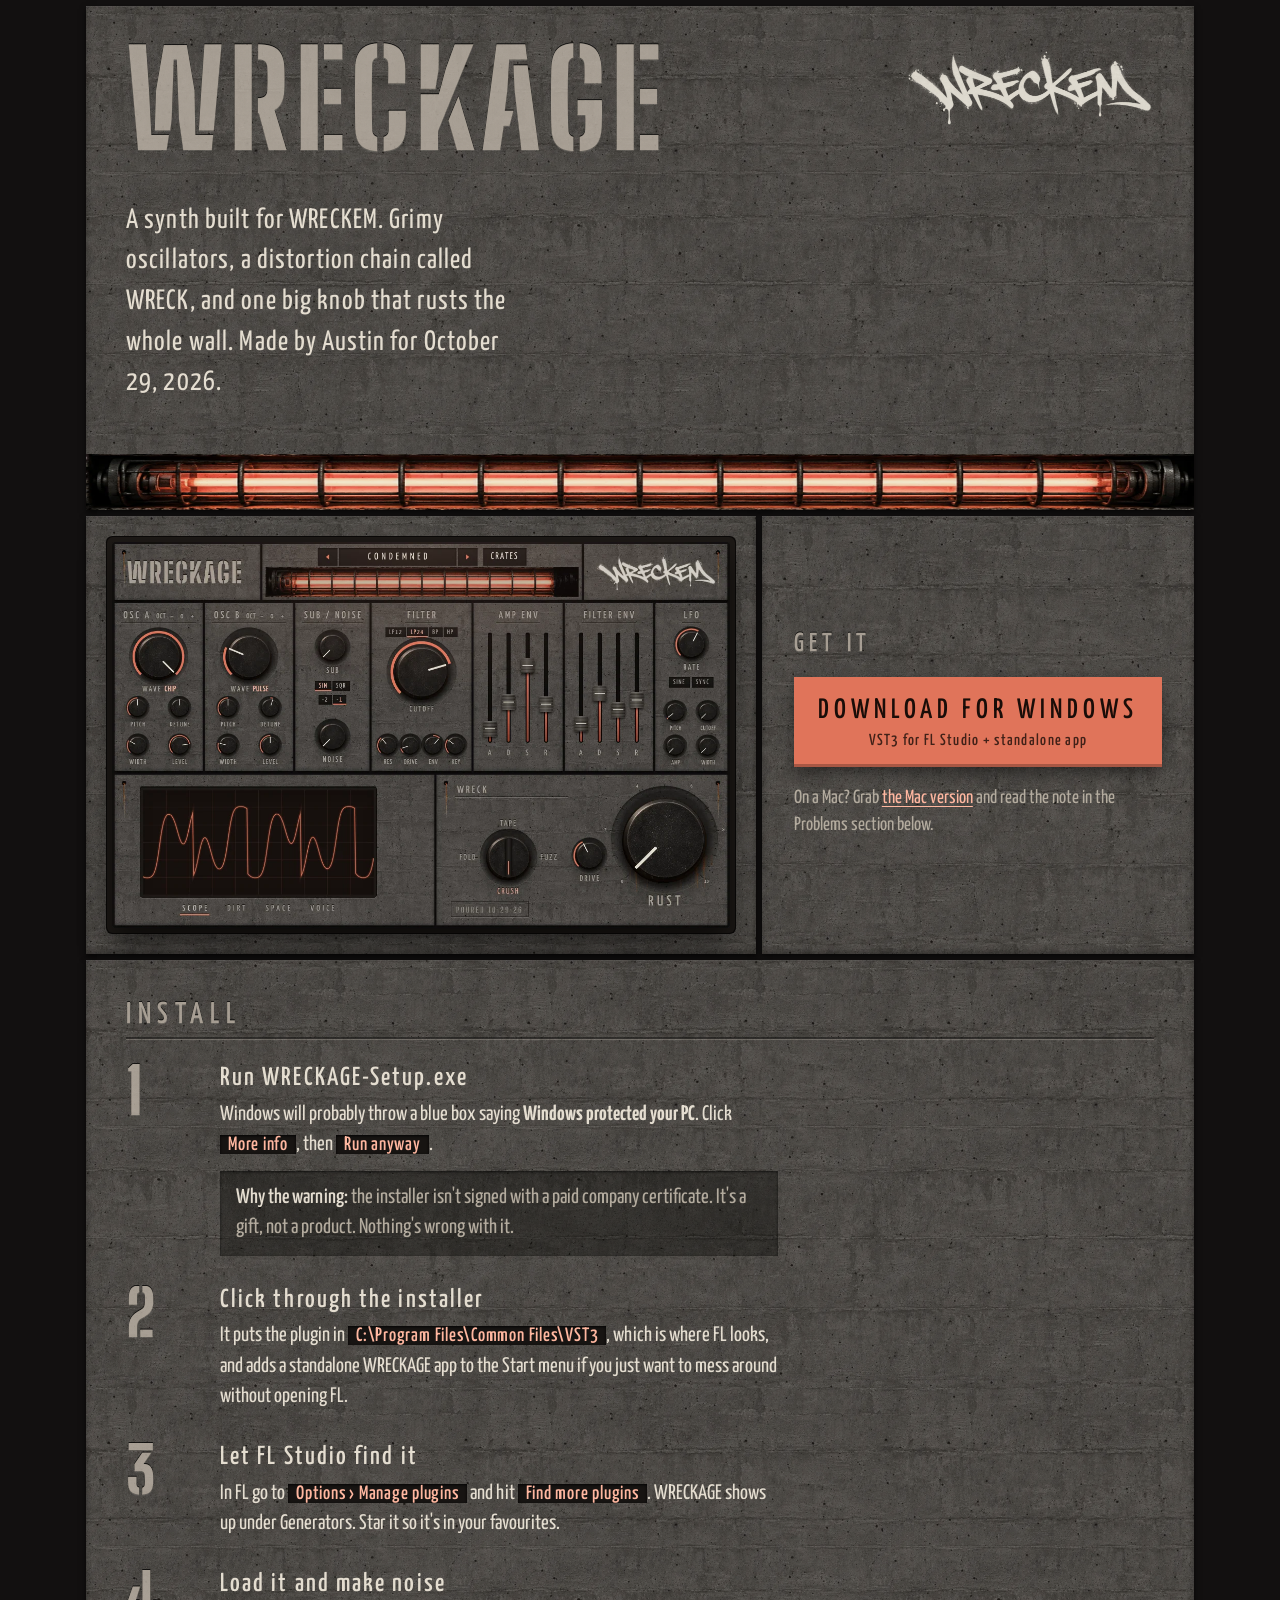
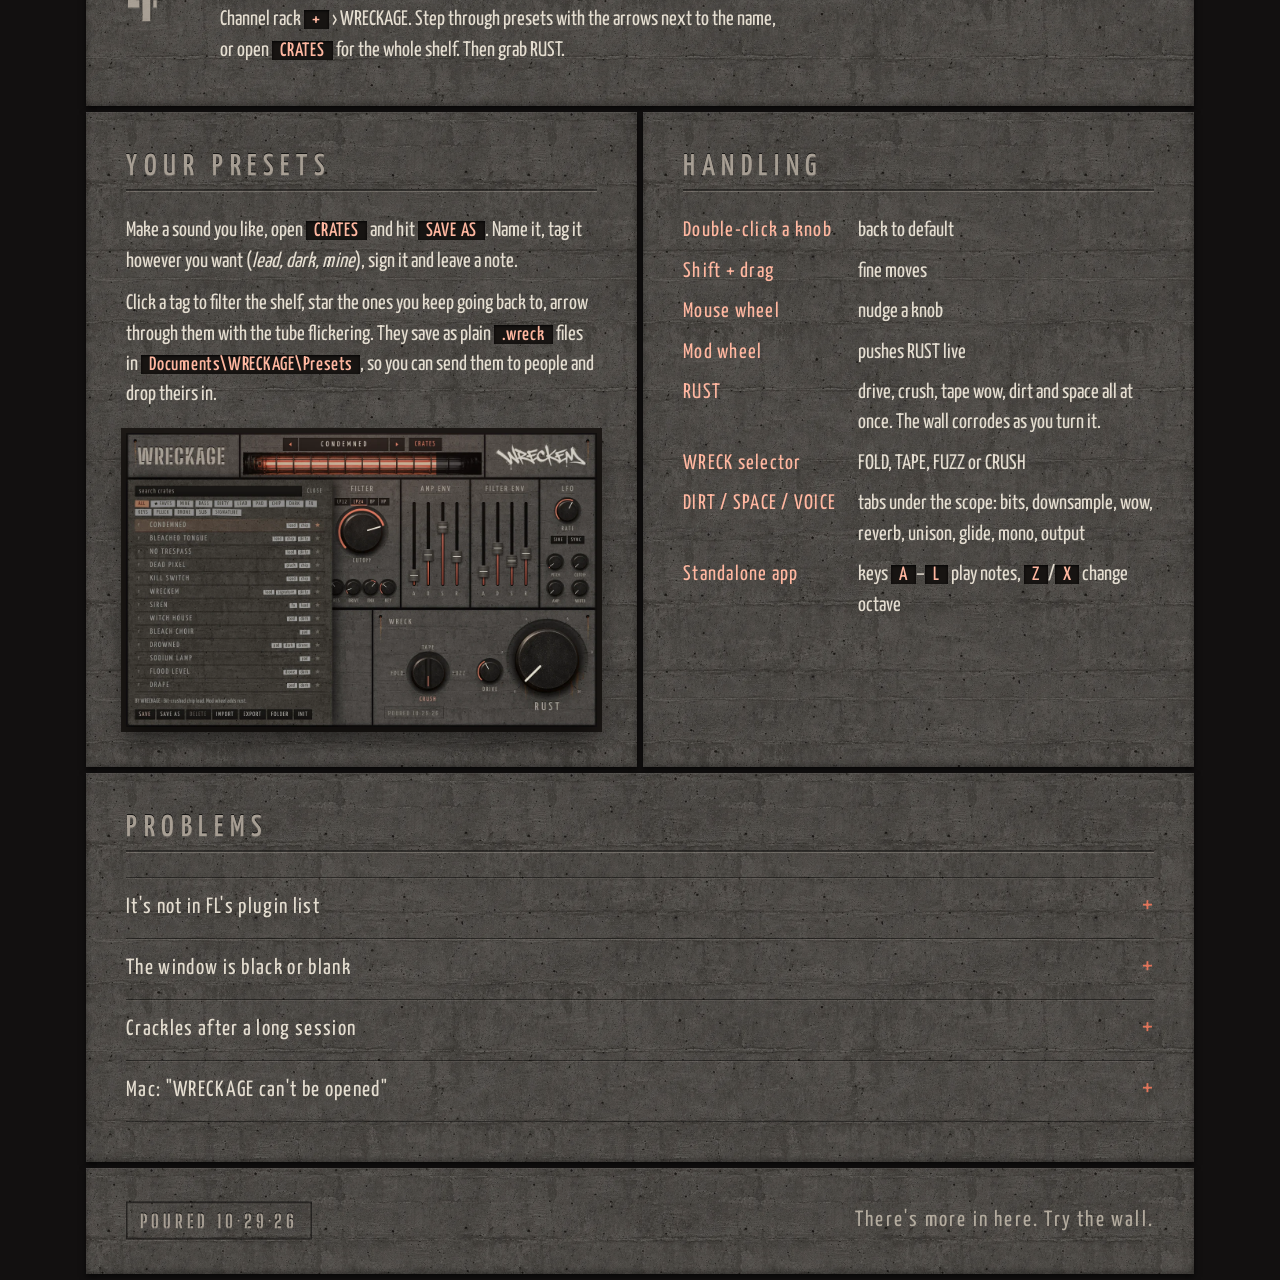
==== docs/index.html @ 25fe1e22 "WRECKAGE: birthday synth for WRECKEM JUCE 8 synth (VST3/AU/Standalone) with a WebView concrete-wall " ====
<!doctype html>
<html lang="en">
<head>
<meta charset="utf-8">
<meta name="viewport" content="width=device-width, initial-scale=1">
<title>WRECKAGE · install</title>
<meta name="description" content="WRECKAGE, a synth built for WRECKEM. How to install it in FL Studio.">
<meta name="theme-color" content="#121010">
<style>
@font-face { font-family: "Stencil"; src: url("assets/stencil.ttf") format("truetype"); font-weight: 100 900; font-display: swap; }
@font-face { font-family: "Yanone"; src: url("assets/yanone.ttf") format("truetype"); font-weight: 200 700; font-display: swap; }

:root {
  --ground: #121010;
  --slab: #3f3c39;
  --bone: #e4ddd0;
  --bone-dim: #b3ab9e;
  --cut: #b2a99e;
  --coral: #e0745a;
  --coral-hot: #ffb7a0;
  --well: #171412;
  color-scheme: dark;
}
* { box-sizing: border-box; margin: 0; padding: 0; }
html { background: var(--ground); }
body {
  font: 400 21px/1.45 "Yanone", "Arial Narrow", sans-serif;
  color: var(--bone);
  background: var(--ground);
  -webkit-font-smoothing: antialiased;
}
::selection { background: var(--coral); color: var(--ground); }
a { color: var(--coral-hot); text-underline-offset: 3px; }
a:hover { color: var(--bone); }
:focus-visible { outline: 2px solid var(--coral); outline-offset: 3px; }

/* concrete slabs separated by black shadow gaps, the same wall as the plugin */
.slab {
  background-color: var(--slab);
  background-image: linear-gradient(rgba(42, 43, 46, 0.42), rgba(42, 43, 46, 0.42)), url("assets/concrete.webp");
  background-size: auto, 420px 420px;
  box-shadow: inset 0 1px 0 rgba(255, 255, 255, 0.06), inset 0 -2px 6px rgba(0, 0, 0, 0.35), 0 3px 6px rgba(0, 0, 0, 0.6);
  position: relative;
}
.wall { max-width: 1120px; margin: 0 auto; padding: 6px; display: grid; grid-template-columns: minmax(0, 1fr); gap: 6px; }
.wall * { min-width: 0; }

/* engraved lettering: bone cut through the concrete, dark top lip, lit bottom lip */
.cut {
  background: linear-gradient(rgba(178, 169, 158, 0.86), rgba(178, 169, 158, 0.86)), url("assets/concrete.webp") 0 0 / 300px 300px;
  -webkit-background-clip: text; background-clip: text;
  -webkit-text-fill-color: transparent; color: transparent;
  filter: drop-shadow(0 -1px 0 rgba(0, 0, 0, 0.7)) drop-shadow(0 1px 0 rgba(236, 228, 214, 0.14));
}

/* ---------- top band ---------- */
.band { display: grid; grid-template-columns: 1fr auto; align-items: end; gap: 24px; padding: 34px 40px 0; overflow: hidden; }
.wordmark { font: 800 clamp(64px, 12vw, 132px)/0.9 "Stencil", sans-serif; letter-spacing: 0.04em; }
.tag { width: clamp(150px, 22vw, 250px); opacity: 0.85; align-self: start; margin-top: 6px; }
.lede { grid-column: 1 / -1; font-size: clamp(22px, 2.6vw, 28px); letter-spacing: 0.04em; color: var(--bone); max-width: 34ch; margin: 18px 0 26px; }
.tube { grid-column: 1 / -1; height: clamp(34px, 5vw, 56px); margin: 0 -40px; background: url("assets/tube.webp") center / 100% 100% no-repeat; filter: brightness(0.95); }

/* ---------- hero shot + download ---------- */
.hero { display: grid; grid-template-columns: minmax(0, 1.55fr) minmax(0, 1fr); gap: 6px; }
.shot { padding: 26px; display: grid; place-items: center; }
.shot img { width: 100%; height: auto; display: block; border-radius: 2px; box-shadow: 0 18px 30px rgba(0, 0, 0, 0.55), 0 0 0 5px #1d1916, 0 0 0 6px #0b0908; }
.get { padding: 34px 32px; display: flex; flex-direction: column; gap: 18px; justify-content: center; }
.get h2 { font: 500 26px/1.1 "Yanone", sans-serif; letter-spacing: 0.2em; }
.dl {
  display: block; text-align: center; text-decoration: none;
  font: 500 28px/1 "Yanone", sans-serif; letter-spacing: 0.18em;
  padding: 20px 18px 18px; color: #1a0d08; background: var(--coral);
  box-shadow: inset 0 -3px 0 rgba(0, 0, 0, 0.25), 0 6px 14px rgba(0, 0, 0, 0.45);
  transition: background-color 0.15s ease-out, transform 0.15s ease-out;
}
.dl:hover { background: var(--coral-hot); color: #1a0d08; transform: translateY(-1px); }
.dl small { display: block; font-size: 16px; letter-spacing: 0.08em; margin-top: 8px; opacity: 0.8; }
.get p { color: var(--bone-dim); font-size: 19px; }

/* ---------- steps ---------- */
.steps { padding: 40px; }
.steps > h2, .section > h2 { font: 500 30px/1 "Yanone", sans-serif; letter-spacing: 0.22em; margin-bottom: 26px; padding-bottom: 8px;
  box-shadow: 0 1px 0 rgba(0, 0, 0, 0.5), 0 2px 0 rgba(236, 228, 214, 0.16); }
ol { list-style: none; counter-reset: step; display: grid; gap: 30px; }
ol > li { counter-increment: step; display: grid; grid-template-columns: 74px minmax(0, 1fr); gap: 20px; align-items: start; }
ol > li::before {
  content: counter(step);
  font: 800 64px/0.85 "Stencil", sans-serif;
  background: linear-gradient(rgba(178, 169, 158, 0.86), rgba(178, 169, 158, 0.86)), url("assets/concrete.webp") 0 0 / 300px 300px;
  -webkit-background-clip: text; background-clip: text; -webkit-text-fill-color: transparent;
  filter: drop-shadow(0 -1px 0 rgba(0, 0, 0, 0.7)) drop-shadow(0 1px 0 rgba(236, 228, 214, 0.14));
}
li h3 { font: 500 26px/1.15 "Yanone", sans-serif; letter-spacing: 0.08em; margin-bottom: 6px; color: var(--bone); }
li p { max-width: 62ch; color: var(--bone); }
li p + p { margin-top: 8px; }
.path, kbd {
  font: 500 0.92em "Yanone", sans-serif; letter-spacing: 0.04em;
  background: var(--well); color: var(--coral-hot); padding: 1px 8px 0; white-space: nowrap;
  box-shadow: inset 0 1px 3px rgba(0, 0, 0, 0.85);
}
.note { margin-top: 10px; padding: 12px 16px; background: rgba(10, 8, 7, 0.38); box-shadow: inset 0 1px 3px rgba(0, 0, 0, 0.6); color: var(--bone-dim); max-width: 62ch; }
.note b { color: var(--bone); font-weight: 500; }

/* ---------- sections ---------- */
.pair { display: grid; grid-template-columns: minmax(0, 1fr) minmax(0, 1fr); gap: 6px; }
.section { padding: 40px; }
.section p { max-width: 58ch; }
.section p + p { margin-top: 12px; }
.section img { width: 100%; height: auto; display: block; margin-top: 22px; box-shadow: 0 14px 24px rgba(0, 0, 0, 0.5), 0 0 0 5px #1d1916; }
dl { display: grid; grid-template-columns: auto 1fr; gap: 10px 22px; }
dt { color: var(--coral-hot); letter-spacing: 0.06em; white-space: nowrap; }
dd { color: var(--bone); }

details { border-top: 1px solid rgba(0, 0, 0, 0.45); box-shadow: 0 1px 0 rgba(236, 228, 214, 0.08) inset; }
details:last-of-type { border-bottom: 1px solid rgba(0, 0, 0, 0.45); }
summary { cursor: pointer; padding: 14px 0; font-size: 22px; letter-spacing: 0.06em; list-style: none; display: flex; justify-content: space-between; gap: 12px; }
summary::-webkit-details-marker { display: none; }
summary::after { content: "+"; color: var(--coral); font-size: 26px; line-height: 1; }
details[open] summary::after { content: "–"; }
details p { padding: 0 0 16px; color: var(--bone-dim); }

.foot { padding: 34px 40px; display: flex; justify-content: space-between; align-items: center; gap: 24px; flex-wrap: wrap; }
.stamp { font: 700 18px "Stencil", sans-serif; letter-spacing: 0.22em; padding: 8px 14px; box-shadow: inset 0 0 0 1.5px rgba(10, 8, 7, 0.45); }
.hint { font-size: 22px; letter-spacing: 0.1em; color: var(--bone-dim); }

@media (max-width: 820px) {
  body { font-size: 19px; }
  .band { padding: 24px 18px 0; grid-template-columns: 1fr; }
  .tag { order: -1; }
  .tube { margin: 0 -18px; }
  .hero, .pair { grid-template-columns: minmax(0, 1fr); }
  .dl { font-size: 22px; letter-spacing: 0.1em; padding: 18px 12px 16px; }
  .wordmark { font-size: 64px; }
  .shot { padding: 14px; }
  .get, .steps, .section, .foot { padding: 26px 18px; }
  ol > li { grid-template-columns: 46px minmax(0, 1fr); gap: 12px; }
  ol > li::before { font-size: 44px; }
  dl { grid-template-columns: 1fr; gap: 2px; }
  dd { margin-bottom: 10px; }
  .path, kbd { white-space: normal; overflow-wrap: anywhere; }
}
@media (prefers-reduced-motion: reduce) { .dl { transition: none; } }
</style>
</head>
<body>
<main class="wall">

  <header class="slab band">
    <h1 class="wordmark cut">WRECKAGE</h1>
    <img class="tag" src="assets/tag.webp" alt="WRECKEM">
    <p class="lede">A synth built for WRECKEM. Grimy oscillators, a distortion chain called WRECK, and one big knob that rusts the whole wall. Made by Austin for October 29, 2026.</p>
    <div class="tube" aria-hidden="true"></div>
  </header>

  <section class="hero">
    <div class="slab shot"><img src="assets/wreckage-ui.webp" width="1200" height="750" alt="The WRECKAGE plugin window: concrete panels, black knobs with coral arcs, a glowing fluorescent tube meter and a giant RUST knob."></div>
    <div class="slab get">
      <h2 class="cut">GET IT</h2>
      <a class="dl" href="https://github.com/AUstnnnnnn/wreckage/releases/latest/download/WRECKAGE-Setup.exe">DOWNLOAD FOR WINDOWS<small>VST3 for FL Studio + standalone app</small></a>
      <p>On a Mac? Grab <a href="https://github.com/AUstnnnnnn/wreckage/releases/latest/download/WRECKAGE-mac.zip">the Mac version</a> and read the note in the Problems section below.</p>
    </div>
  </section>

  <section class="slab steps" aria-labelledby="install">
    <h2 id="install" class="cut">INSTALL</h2>
    <ol>
      <li>
        <div>
          <h3>Run WRECKAGE-Setup.exe</h3>
          <p>Windows will probably throw a blue box saying <b>Windows protected your PC</b>. Click <span class="path">More info</span>, then <span class="path">Run anyway</span>.</p>
          <p class="note"><b>Why the warning:</b> the installer isn't signed with a paid company certificate. It's a gift, not a product. Nothing's wrong with it.</p>
        </div>
      </li>
      <li>
        <div>
          <h3>Click through the installer</h3>
          <p>It puts the plugin in <span class="path">C:\Program Files\Common Files\VST3</span>, which is where FL looks, and adds a standalone WRECKAGE app to the Start menu if you just want to mess around without opening FL.</p>
        </div>
      </li>
      <li>
        <div>
          <h3>Let FL Studio find it</h3>
          <p>In FL go to <span class="path">Options › Manage plugins</span> and hit <span class="path">Find more plugins</span>. WRECKAGE shows up under Generators. Star it so it's in your favourites.</p>
        </div>
      </li>
      <li>
        <div>
          <h3>Load it and make noise</h3>
          <p>Channel rack <span class="path">+</span> › WRECKAGE. Step through presets with the arrows next to the name, or open <span class="path">CRATES</span> for the whole shelf. Then grab RUST.</p>
        </div>
      </li>
    </ol>
  </section>

  <section class="pair">
    <div class="slab section" aria-labelledby="presets">
      <h2 id="presets" class="cut">YOUR PRESETS</h2>
      <p>Make a sound you like, open <span class="path">CRATES</span> and hit <span class="path">SAVE AS</span>. Name it, tag it however you want (<i>lead, dark, mine</i>), sign it and leave a note.</p>
      <p>Click a tag to filter the shelf, star the ones you keep going back to, arrow through them with the tube flickering. They save as plain <span class="path">.wreck</span> files in <span class="path">Documents\WRECKAGE\Presets</span>, so you can send them to people and drop theirs in.</p>
      <img src="assets/crates.webp" width="1200" height="750" alt="The CRATES preset browser open on the left: a search box, tag chips and a shelf of presets with tags and stars.">
    </div>
    <div class="slab section" aria-labelledby="controls">
      <h2 id="controls" class="cut">HANDLING</h2>
      <dl>
        <dt>Double-click a knob</dt><dd>back to default</dd>
        <dt>Shift + drag</dt><dd>fine moves</dd>
        <dt>Mouse wheel</dt><dd>nudge a knob</dd>
        <dt>Mod wheel</dt><dd>pushes RUST live</dd>
        <dt>RUST</dt><dd>drive, crush, tape wow, dirt and space all at once. The wall corrodes as you turn it.</dd>
        <dt>WRECK selector</dt><dd>FOLD, TAPE, FUZZ or CRUSH</dd>
        <dt>DIRT / SPACE / VOICE</dt><dd>tabs under the scope: bits, downsample, wow, reverb, unison, glide, mono, output</dd>
        <dt>Standalone app</dt><dd>keys <kbd>A</kbd>–<kbd>L</kbd> play notes, <kbd>Z</kbd>/<kbd>X</kbd> change octave</dd>
      </dl>
    </div>
  </section>

  <section class="slab section" aria-labelledby="problems">
    <h2 id="problems" class="cut">PROBLEMS</h2>
    <details>
      <summary>It's not in FL's plugin list</summary>
      <p>Run Find more plugins again from Options › Manage plugins. If it still isn't there, check that <span class="path">C:\Program Files\Common Files\VST3\WRECKAGE.vst3</span> exists and that the scan paths in Manage plugins include that folder.</p>
    </details>
    <details>
      <summary>The window is black or blank</summary>
      <p>The interface runs on Microsoft's WebView2, which comes with Windows 11 and up-to-date Windows 10. If it's missing, install the Evergreen runtime from <a href="https://developer.microsoft.com/microsoft-edge/webview2/">Microsoft's WebView2 page</a> and reopen FL.</p>
    </details>
    <details>
      <summary>Crackles after a long session</summary>
      <p>FL's uneven buffer sizes upset a lot of plugins. In <span class="path">Options › Audio settings</span>, turning on <span class="path">Use fixed size buffers</span> usually sorts it.</p>
    </details>
    <details>
      <summary>Mac: "WRECKAGE can't be opened"</summary>
      <p>It isn't notarized by Apple. Unzip, copy the .vst3 to <span class="path">~/Library/Audio/Plug-Ins/VST3</span> and the .component to <span class="path">~/Library/Audio/Plug-Ins/Components</span>, then run this once in Terminal:<br><span class="path">xattr -dr com.apple.quarantine ~/Library/Audio/Plug-Ins/VST3/WRECKAGE.vst3 ~/Library/Audio/Plug-Ins/Components/WRECKAGE.component</span></p>
    </details>
  </section>

  <footer class="slab foot">
    <p class="stamp cut">POURED 10·29·26</p>
    <p class="hint">There's more in here. Try the wall.</p>
  </footer>

</main>
</body>
</html>
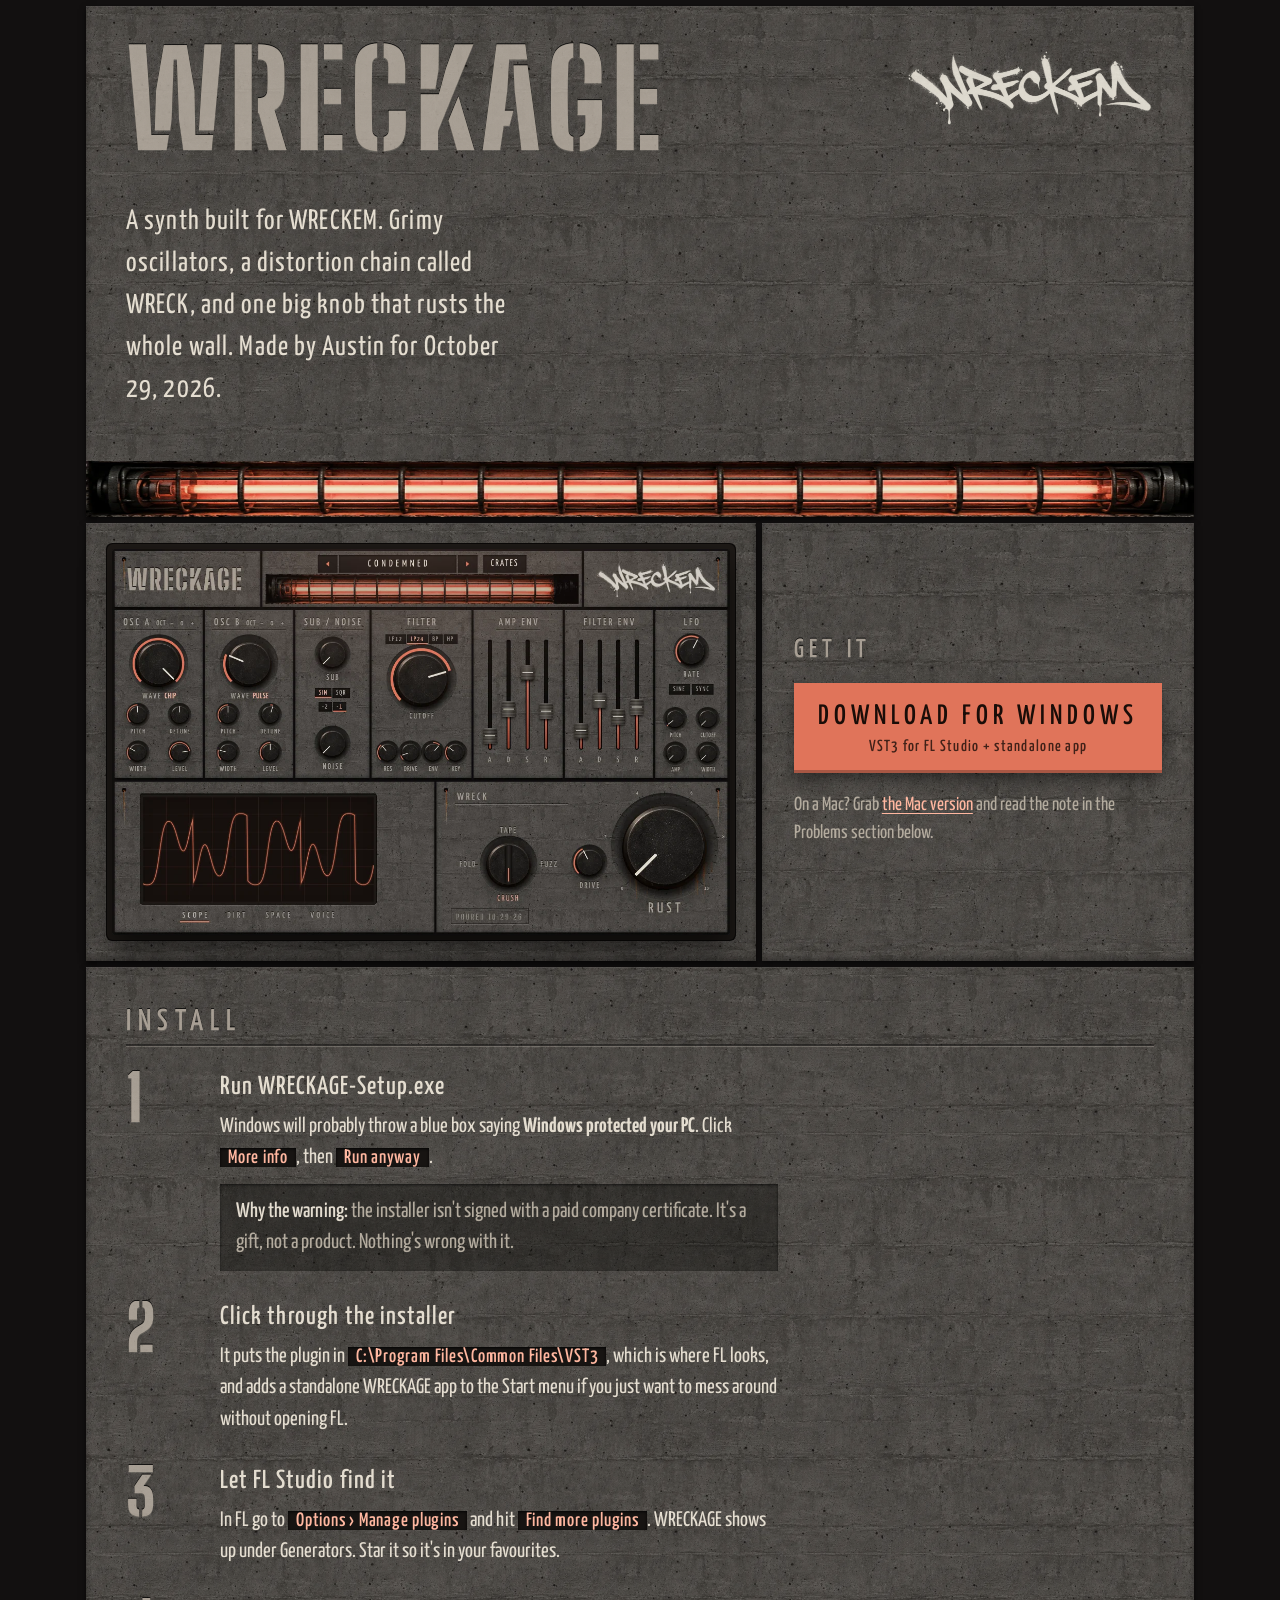
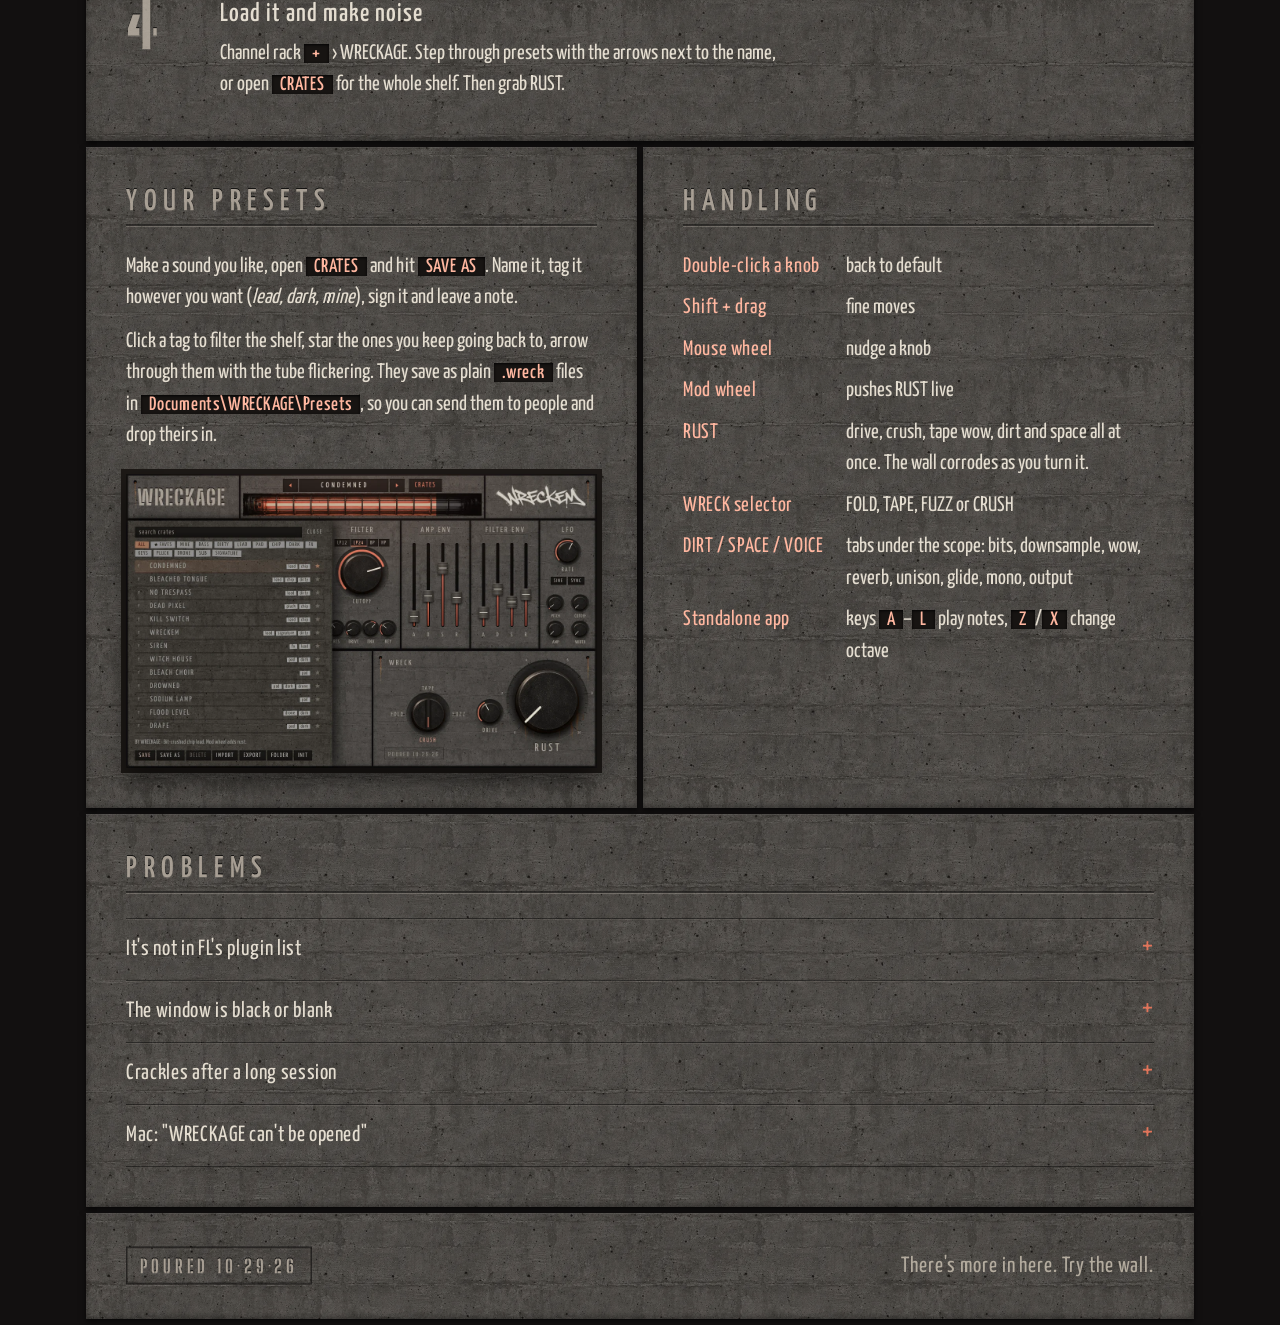
==== commit 504d039a: "docs: body leading and tracking, drop system fallback face Co-Authored-By: Claude Opus 5.5 <noreply@" ====
--- a/docs/index.html
+++ b/docs/index.html
@@ -24,7 +24,7 @@
 * { box-sizing: border-box; margin: 0; padding: 0; }
 html { background: var(--ground); }
 body {
-  font: 400 21px/1.45 "Yanone", "Arial Narrow", sans-serif;
+  font: 400 21px/1.5 "Yanone", sans-serif;
   color: var(--bone);
   background: var(--ground);
   -webkit-font-smoothing: antialiased;
@@ -90,7 +90,7 @@
   -webkit-background-clip: text; background-clip: text; -webkit-text-fill-color: transparent;
   filter: drop-shadow(0 -1px 0 rgba(0, 0, 0, 0.7)) drop-shadow(0 1px 0 rgba(236, 228, 214, 0.14));
 }
-li h3 { font: 500 26px/1.15 "Yanone", sans-serif; letter-spacing: 0.08em; margin-bottom: 6px; color: var(--bone); }
+li h3 { font: 500 26px/1.3 "Yanone", sans-serif; letter-spacing: 0.04em; margin-bottom: 6px; color: var(--bone); }
 li p { max-width: 62ch; color: var(--bone); }
 li p + p { margin-top: 8px; }
 .path, kbd {
@@ -108,12 +108,12 @@
 .section p + p { margin-top: 12px; }
 .section img { width: 100%; height: auto; display: block; margin-top: 22px; box-shadow: 0 14px 24px rgba(0, 0, 0, 0.5), 0 0 0 5px #1d1916; }
 dl { display: grid; grid-template-columns: auto 1fr; gap: 10px 22px; }
-dt { color: var(--coral-hot); letter-spacing: 0.06em; white-space: nowrap; }
+dt { color: var(--coral-hot); letter-spacing: 0.03em; white-space: nowrap; }
 dd { color: var(--bone); }
 
 details { border-top: 1px solid rgba(0, 0, 0, 0.45); box-shadow: 0 1px 0 rgba(236, 228, 214, 0.08) inset; }
 details:last-of-type { border-bottom: 1px solid rgba(0, 0, 0, 0.45); }
-summary { cursor: pointer; padding: 14px 0; font-size: 22px; letter-spacing: 0.06em; list-style: none; display: flex; justify-content: space-between; gap: 12px; }
+summary { cursor: pointer; padding: 14px 0; font-size: 22px; letter-spacing: 0.03em; list-style: none; display: flex; justify-content: space-between; gap: 12px; }
 summary::-webkit-details-marker { display: none; }
 summary::after { content: "+"; color: var(--coral); font-size: 26px; line-height: 1; }
 details[open] summary::after { content: "–"; }
@@ -121,7 +121,7 @@
 
 .foot { padding: 34px 40px; display: flex; justify-content: space-between; align-items: center; gap: 24px; flex-wrap: wrap; }
 .stamp { font: 700 18px "Stencil", sans-serif; letter-spacing: 0.22em; padding: 8px 14px; box-shadow: inset 0 0 0 1.5px rgba(10, 8, 7, 0.45); }
-.hint { font-size: 22px; letter-spacing: 0.1em; color: var(--bone-dim); }
+.hint { font-size: 22px; letter-spacing: 0.04em; color: var(--bone-dim); }
 
 @media (max-width: 820px) {
   body { font-size: 19px; }
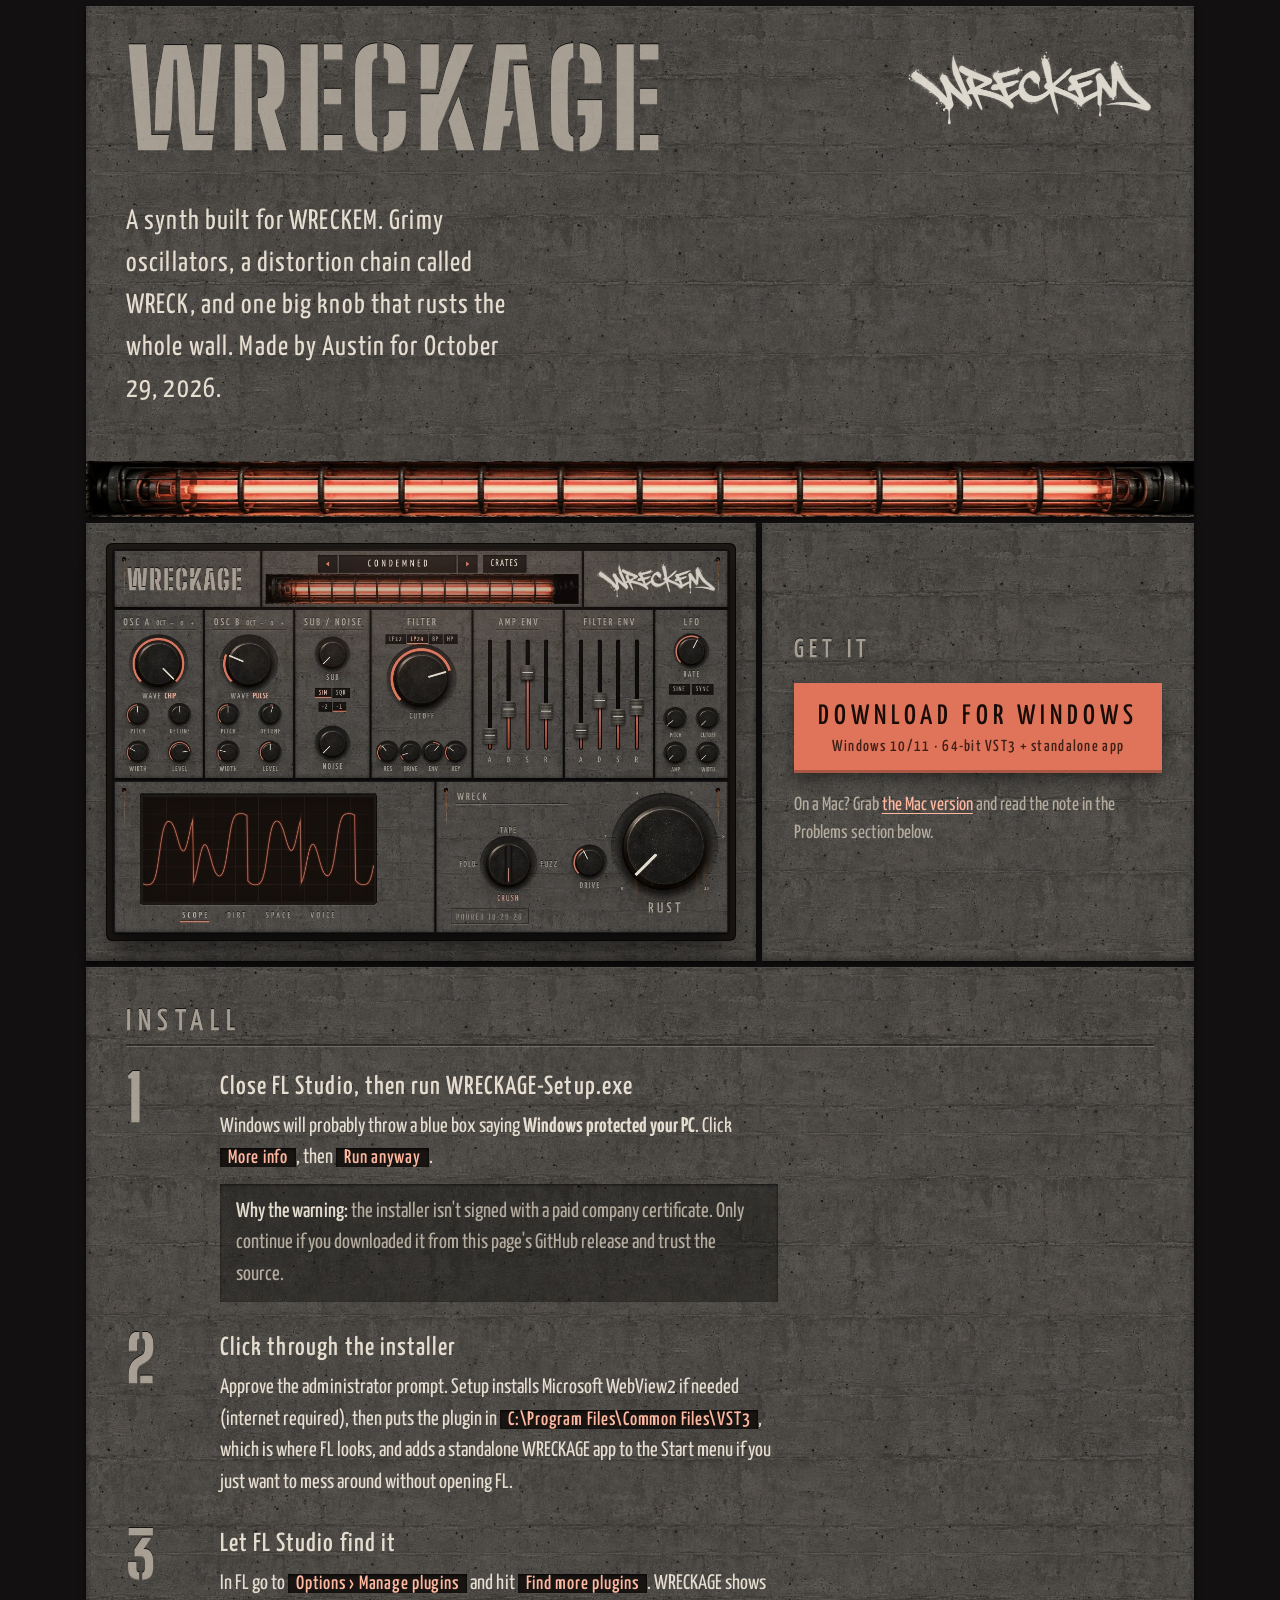
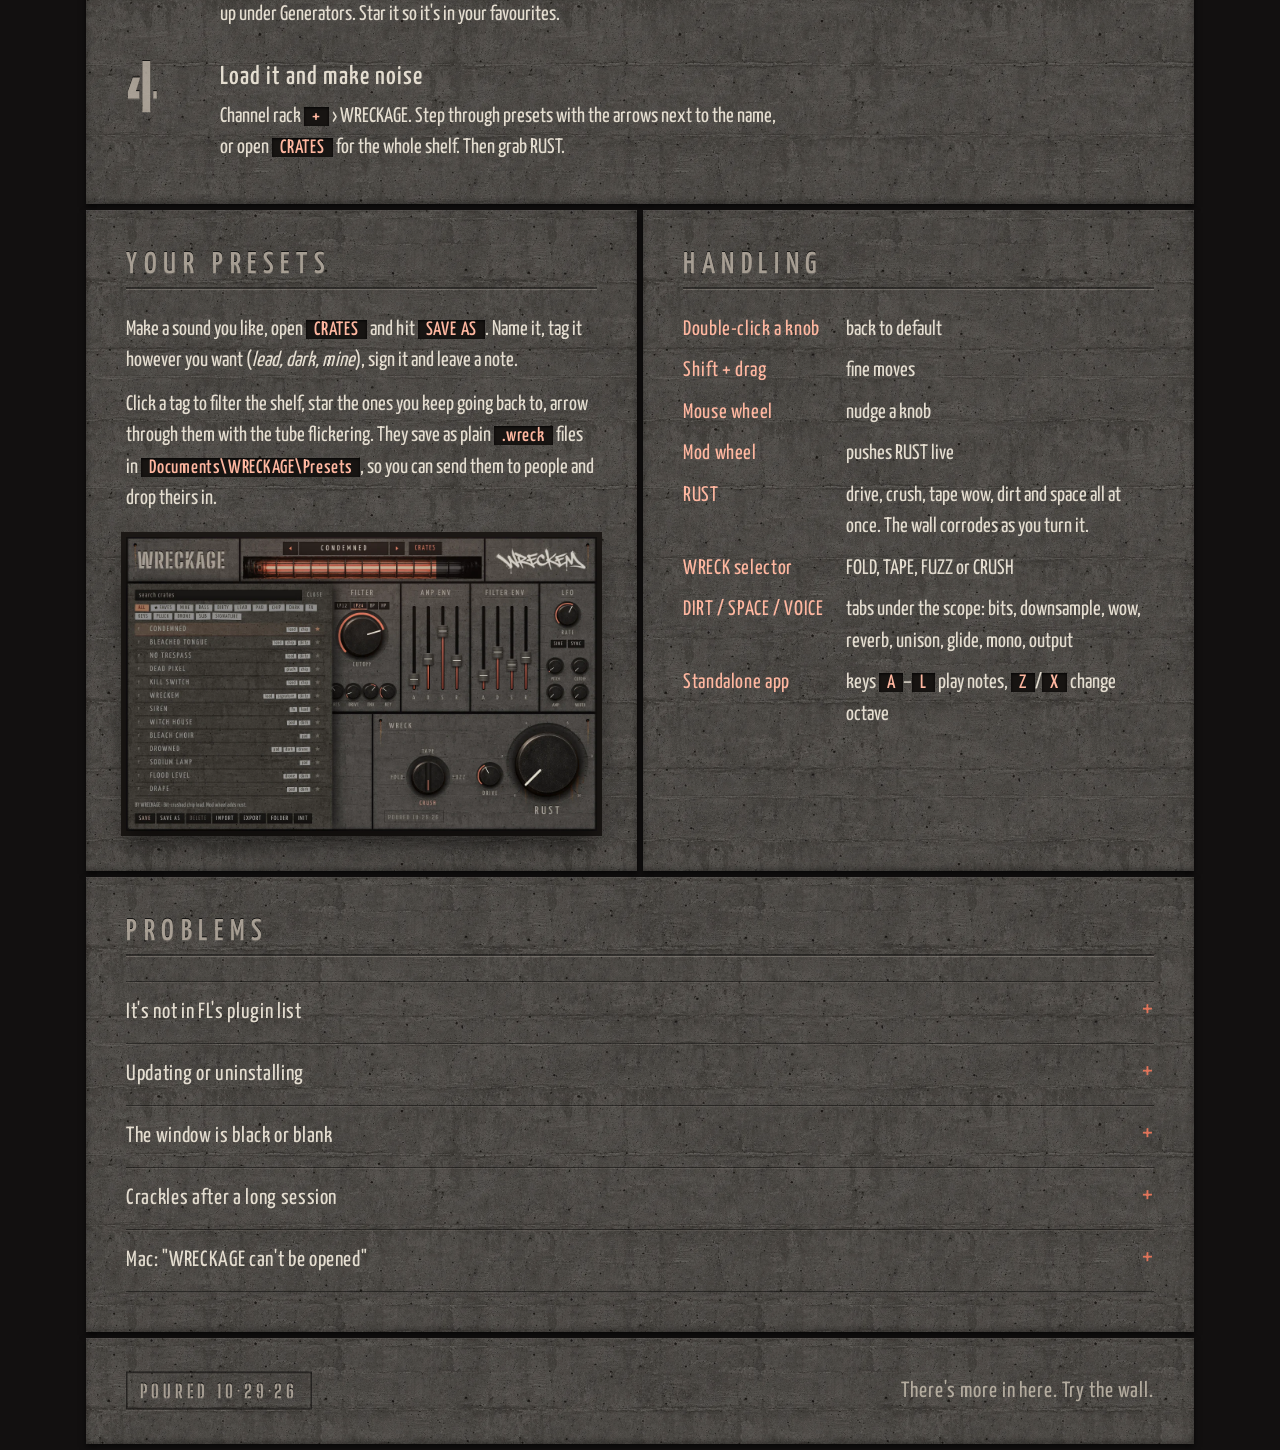
==== commit 6e23640c: "Finish Windows installer prerequisites and release flow" ====
--- a/docs/index.html
+++ b/docs/index.html
@@ -156,7 +156,7 @@
     <div class="slab shot"><img src="assets/wreckage-ui.webp" width="1200" height="750" alt="The WRECKAGE plugin window: concrete panels, black knobs with coral arcs, a glowing fluorescent tube meter and a giant RUST knob."></div>
     <div class="slab get">
       <h2 class="cut">GET IT</h2>
-      <a class="dl" href="https://github.com/AUstnnnnnn/wreckage/releases/latest/download/WRECKAGE-Setup.exe">DOWNLOAD FOR WINDOWS<small>VST3 for FL Studio + standalone app</small></a>
+      <a class="dl" href="https://github.com/AUstnnnnnn/wreckage/releases/latest/download/WRECKAGE-Setup.exe">DOWNLOAD FOR WINDOWS<small>Windows 10/11 · 64-bit VST3 + standalone app</small></a>
       <p>On a Mac? Grab <a href="https://github.com/AUstnnnnnn/wreckage/releases/latest/download/WRECKAGE-mac.zip">the Mac version</a> and read the note in the Problems section below.</p>
     </div>
   </section>
@@ -166,15 +166,15 @@
     <ol>
       <li>
         <div>
-          <h3>Run WRECKAGE-Setup.exe</h3>
+          <h3>Close FL Studio, then run WRECKAGE-Setup.exe</h3>
           <p>Windows will probably throw a blue box saying <b>Windows protected your PC</b>. Click <span class="path">More info</span>, then <span class="path">Run anyway</span>.</p>
-          <p class="note"><b>Why the warning:</b> the installer isn't signed with a paid company certificate. It's a gift, not a product. Nothing's wrong with it.</p>
+          <p class="note"><b>Why the warning:</b> the installer isn't signed with a paid company certificate. Only continue if you downloaded it from this page's GitHub release and trust the source.</p>
         </div>
       </li>
       <li>
         <div>
           <h3>Click through the installer</h3>
-          <p>It puts the plugin in <span class="path">C:\Program Files\Common Files\VST3</span>, which is where FL looks, and adds a standalone WRECKAGE app to the Start menu if you just want to mess around without opening FL.</p>
+          <p>Approve the administrator prompt. Setup installs Microsoft WebView2 if needed (internet required), then puts the plugin in <span class="path">C:\Program Files\Common Files\VST3</span>, which is where FL looks, and adds a standalone WRECKAGE app to the Start menu if you just want to mess around without opening FL.</p>
         </div>
       </li>
       <li>
@@ -221,12 +221,16 @@
       <p>Run Find more plugins again from Options › Manage plugins. If it still isn't there, check that <span class="path">C:\Program Files\Common Files\VST3\WRECKAGE.vst3</span> exists and that the scan paths in Manage plugins include that folder.</p>
     </details>
     <details>
+      <summary>Updating or uninstalling</summary>
+      <p>Close FL Studio and WRECKAGE before running a new installer. To remove it, open Windows Settings › Apps › WRECKAGE › Uninstall. Your saved presets stay in Documents\WRECKAGE\Presets.</p>
+    </details>
+    <details>
       <summary>The window is black or blank</summary>
       <p>The interface runs on Microsoft's WebView2, which comes with Windows 11 and up-to-date Windows 10. If it's missing, install the Evergreen runtime from <a href="https://developer.microsoft.com/microsoft-edge/webview2/">Microsoft's WebView2 page</a> and reopen FL.</p>
     </details>
     <details>
       <summary>Crackles after a long session</summary>
-      <p>FL's uneven buffer sizes upset a lot of plugins. In <span class="path">Options › Audio settings</span>, turning on <span class="path">Use fixed size buffers</span> usually sorts it.</p>
+      <p>FL's uneven buffer sizes upset a lot of plugins. Open WRECKAGE’s FL plugin wrapper settings, go to <span class="path">Processing</span>, and try <span class="path">Use fixed size buffers</span>.</p>
     </details>
     <details>
       <summary>Mac: "WRECKAGE can't be opened"</summary>
